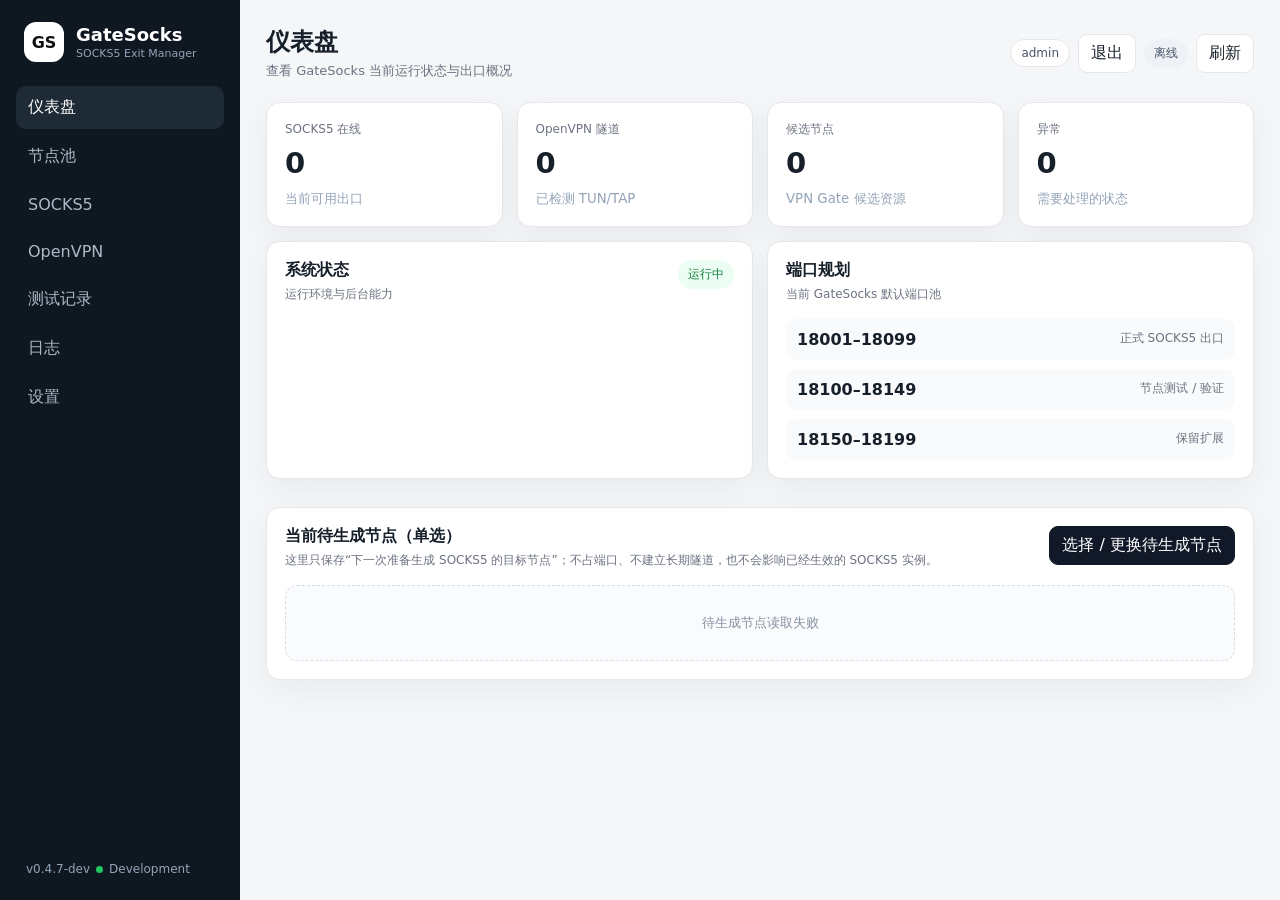
==== static/index.html @ b4d5e2e7 "feat: wire SOCKS5 instance lifecycle into the panel" ====
<!doctype html>
<html lang="zh-CN">
<head>
  <meta charset="utf-8">
  <meta name="viewport" content="width=device-width,initial-scale=1">
  <title>GateSocks</title>
  <link rel="icon" href="/favicon.ico" sizes="any">
  <link rel="icon" type="image/svg+xml" href="/static/favicon.svg">
  <link rel="stylesheet" href="/static/app.css?v=0.4.7-dev">
</head>
<body>
<div class="app-shell">
  <aside class="sidebar" id="sidebar">
    <div class="brand">
      <div class="brand-mark">GS</div>
      <div><strong>GateSocks</strong><span>SOCKS5 Exit Manager</span></div>
    </div>
    <nav>
      <button class="nav-item active" data-page="dashboard">仪表盘</button>
      <button class="nav-item" data-page="nodes">节点池</button>
      <button class="nav-item" data-page="socks">SOCKS5</button>
      <button class="nav-item" data-page="openvpn">OpenVPN</button>
      <button class="nav-item" data-page="tests">测试记录</button>
      <button class="nav-item" data-page="logs">日志</button>
      <button class="nav-item" data-page="settings">设置</button>
    </nav>
    <div class="sidebar-foot">
      <span id="version">v0.4.7-dev</span>
      <span class="status-dot"></span> Development
    </div>
  </aside>

  <main class="main">
    <header class="topbar">
      <button class="menu-btn" id="menuBtn">☰</button>
      <div>
        <h1 id="pageTitle">仪表盘</h1>
        <p id="pageDesc">查看 GateSocks 当前运行状态与出口概况</p>
      </div>
      <div class="top-actions">
        <span class="user-chip" id="currentUser">admin</span>
        <button class="btn ghost" id="logoutBtn">退出</button>
        <span class="badge" id="serviceBadge">连接中</span>
        <button class="btn ghost" id="refreshBtn">刷新</button>
      </div>
    </header>

    <section class="page active" id="page-dashboard">
      <div class="stats-grid">
        <article class="stat"><span>SOCKS5 在线</span><strong id="statSocks">0</strong><small>当前可用出口</small></article>
        <article class="stat"><span>OpenVPN 隧道</span><strong id="statTunnels">0</strong><small>已检测 TUN/TAP</small></article>
        <article class="stat"><span>候选节点</span><strong id="statNodes">0</strong><small>VPN Gate 候选资源</small></article>
        <article class="stat"><span>异常</span><strong id="statAlerts">0</strong><small>需要处理的状态</small></article>
      </div>

      <div class="grid-2">
        <article class="panel">
          <div class="panel-head"><div><h2>系统状态</h2><p>运行环境与后台能力</p></div><span class="pill ok">运行中</span></div>
          <div class="kv-grid" id="systemInfo"></div>
        </article>
        <article class="panel">
          <div class="panel-head"><div><h2>端口规划</h2><p>当前 GateSocks 默认端口池</p></div></div>
          <div class="port-plan">
            <div><strong>18001–18099</strong><span>正式 SOCKS5 出口</span></div>
            <div><strong>18100–18149</strong><span>节点测试 / 验证</span></div>
            <div><strong>18150–18199</strong><span>保留扩展</span></div>
          </div>
        </article>
      </div>

      <article class="panel">
        <div class="panel-head"><div><h2>当前待生成节点（单选）</h2><p>这里只保存“下一次准备生成 SOCKS5 的目标节点”；不占端口、不建立长期隧道，也不会影响已经生效的 SOCKS5 实例。</p></div><button class="btn primary" data-jump="nodes">选择 / 更换待生成节点</button></div>
        <div id="selectedNodeCard" class="empty">当前还没有选择节点。</div>
      </article>
    </section>

    <section class="page" id="page-nodes">
      <article class="panel">
        <div class="panel-head">
          <div><h2>节点池</h2><p>源数据与本 VPS 实测数据分栏显示；测试勾选（可多选）和“待生成节点”（单选）是两套完全独立的选择机制</p></div>
          <div class="row-actions"><button class="btn ghost" id="refreshNodesBtn">拉取节点</button><button class="btn ghost" id="selectAllTestsBtn">全选当前筛选</button><button class="btn ghost" id="clearTestSelectionBtn">清空测试选择</button><button class="btn primary" id="startFilterBtn">开始实测（0）</button></div>
        </div>
        <div class="node-meta" id="nodeSourceMeta">正在读取候选节点…</div>
        <div class="node-meta" id="testJobMeta">测试选择只认每行最前面的复选框；点击“节点 IP”只设置仪表盘的待生成节点。已运行 SOCKS5 实例不会因此被替换或停止。</div>
        <div class="filters">
          <select id="countryFilter"><option value="">全部地区</option></select>
          <select id="nodeStatusFilter"><option value="">全部状态</option><option value="candidate">候选</option><option value="available">实测通过</option><option value="testing">测试中</option><option value="unavailable">本次实测失败</option></select>
          <input id="nodeSearch" placeholder="搜索 IP / 主机名 / 国家">
        </div>
        <div class="table-wrap">
          <table>
            <thead><tr><th class="test-check-col">测试</th><th>地区</th><th>节点 IP（点击设为待生成节点）</th><th>源 Ping*</th><th>源线路速度*</th><th>实测延迟</th><th>实测下载</th><th>实测上传</th><th>ISP / ASN</th><th>住宅判断</th><th>短时成功率</th><th>风险</th><th>测试状态</th></tr></thead>
            <tbody id="nodesTable"><tr><td colspan="13"><div class="empty compact">暂无节点数据</div></td></tr></tbody>
          </table>
        </div>
      </article>
    </section>

    <section class="page" id="page-socks">
      <article class="panel">
        <div class="panel-head">
          <div><h2>SOCKS5 实例</h2><p>这里显示所有已经生成的实例；在线、停止和异常实例都会保留，只有“删除实例”才会释放端口、隧道和实例数据。</p></div>
          <button class="btn primary" data-jump="nodes">新增 SOCKS5 实例</button>
        </div>
        <div class="node-meta">新增流程：节点池点击一个 IP → 仪表盘“当前待生成节点” → “生成并启用 SOCKS5”。候选、实测通过或本次实测失败节点都允许尝试生成。</div>
        <div id="socksList" class="cards"><div class="empty">尚未生成 SOCKS5 实例。</div></div>
      </article>
    </section>

    <section class="page" id="page-openvpn">
      <article class="panel">
        <div class="panel-head"><div><h2>OpenVPN 状态</h2><p>保留底层隧道信息，SOCKS5 仍然是主要使用入口</p></div><span class="pill" id="tunBadge">检测中</span></div>
        <div class="kv-grid" id="openvpnInfo"></div>
        <div id="tunnelList" class="cards"></div>
      </article>
    </section>

    <section class="page" id="page-tests">
      <article class="panel source-panel">
        <div class="panel-head"><div><h2>测试数据来源与判定规则</h2><p>VPN Gate 公益源数据、本 VPS 实测数据、出口 IP 与 IP 属性情报分别独立标注；住宅属性属于辅助信号，不是绝对证明</p></div></div>
        <div id="sourceInfo" class="source-grid"><div class="empty compact">正在读取数据源说明…</div></div>
      </article>
      <article class="panel">
        <div class="panel-head"><div><h2>测试记录</h2><p>记录延迟、上下行、出口 IP、住宅判断、稳定性与失败原因</p></div><button class="btn ghost" disabled>清理记录</button></div>
        <div id="testsList" class="cards"><div class="empty">暂无真实连接测试记录</div></div>
      </article>
    </section>

    <section class="page" id="page-logs">
      <article class="panel">
        <div class="panel-head"><div><h2>运行日志</h2><p>查看 GateSocks、SOCKS5 与隧道状态</p></div><button class="btn ghost" id="reloadLogs">刷新日志</button></div>
        <div class="logbox" id="logBox">正在读取...</div>
      </article>
    </section>

    <section class="page" id="page-settings">
      <div class="grid-2">
        <article class="panel">
          <div class="panel-head"><div><h2>端口设置</h2><p>RN VPS 已确认的 GateSocks 端口规划</p></div></div>
          <label class="field"><span>SOCKS5 正式端口池</span><input value="18001-18099" readonly></label>
          <label class="field"><span>测试端口池</span><input value="18100-18149" readonly></label>
          <label class="field"><span>扩展保留</span><input value="18150-18199" readonly></label>
        </article>
        <article class="panel">
          <div class="panel-head"><div><h2>Web 服务</h2><p>现有 Caddy + Cloudflare Origin Rule 暴露管理面板</p></div></div>
          <label class="field"><span>监听地址</span><input id="webBind" readonly></label>
          <label class="field"><span>监听端口</span><input id="webPort" readonly></label>
          <label class="field"><span>容器网络</span><input value="sublink-worker_default / bridge" readonly></label>
        </article>
      </div>

      <article class="panel">
        <div class="panel-head"><div><h2>管理员账号</h2><p>可直接在面板修改登录用户名与密码；修改结果持久化在 ./config，不会写入 GitHub</p></div><span class="pill" id="authSource">读取中</span></div>
        <div class="form-grid">
          <label class="field"><span>登录用户名</span><input id="settingsUsername" autocomplete="username"></label>
          <label class="field"><span>当前密码（必填）</span><input id="currentPassword" type="password" autocomplete="current-password"></label>
          <label class="field"><span>新密码（不修改可留空）</span><input id="newPassword" type="password" autocomplete="new-password"></label>
          <label class="field"><span>确认新密码</span><input id="confirmPassword" type="password" autocomplete="new-password"></label>
        </div>
        <div class="form-actions">
          <button class="btn primary" id="saveAuthBtn">保存账号设置</button>
          <span class="form-message" id="authMessage"></span>
        </div>
      </article>

      <article class="panel notice">
        <strong>开发版说明</strong>
        <p>当前已接入 VPN Gate 候选资源池、OpenVPN 安全实连测试与面板账号修改。实测使用独立 UID 策略路由，只让测速进程走临时 VPN 隧道，不修改 GateSocks Web 服务的默认路由。带 * 的 Ping/线路速度来自 VPN Gate；无 * 的延迟/吞吐才是本 VPS 实测。住宅/风险字段仅为公开 IP 数据库信号，不作为绝对结论。</p>
      </article>
    </section>
  </main>
</div>
<div class="qr-modal" id="qrModal" hidden>
  <div class="qr-dialog" role="dialog" aria-modal="true" aria-labelledby="qrTitle">
    <div class="qr-head">
      <div><strong id="qrTitle">二维码</strong><span id="qrSubtitle">扫码读取代理信息</span></div>
      <button class="btn ghost" id="qrCloseBtn">关闭</button>
    </div>
    <div class="qr-image-wrap"><img id="qrImage" alt="代理信息二维码"></div>
    <code id="qrText" class="qr-text"></code>
  </div>
</div>
<script src="/static/app.js?v=0.4.7-dev"></script>
</body>
</html>
---- static/app.css ----
:root{--bg:#f4f6f8;--panel:#fff;--line:#e5e7eb;--text:#17202a;--muted:#6b7280;--accent:#111827;--soft:#f9fafb;--ok:#15803d;--warn:#a16207;--shadow:0 10px 30px rgba(15,23,42,.05)}
*{box-sizing:border-box}body{margin:0;font-family:Inter,ui-sans-serif,system-ui,-apple-system,BlinkMacSystemFont,"Segoe UI",sans-serif;background:var(--bg);color:var(--text)}
button,input,select{font:inherit}.app-shell{min-height:100vh;display:grid;grid-template-columns:240px minmax(0,1fr)}
.sidebar{position:sticky;top:0;height:100vh;background:#0f1720;color:#fff;padding:22px 16px;display:flex;flex-direction:column;z-index:10}
.brand{display:flex;align-items:center;gap:12px;padding:0 8px 24px}.brand-mark{width:40px;height:40px;border-radius:12px;display:grid;place-items:center;background:#fff;color:#111;font-weight:800}.brand strong{display:block;font-size:18px}.brand span{display:block;color:#93a4b8;font-size:11px;margin-top:2px}
nav{display:grid;gap:6px}.nav-item{border:0;background:transparent;color:#aeb9c7;text-align:left;padding:11px 12px;border-radius:10px;cursor:pointer}.nav-item:hover,.nav-item.active{background:#1f2a37;color:#fff}.sidebar-foot{margin-top:auto;color:#93a4b8;font-size:12px;padding:14px 10px 2px;display:flex;align-items:center;gap:6px;flex-wrap:wrap}.status-dot{width:7px;height:7px;border-radius:50%;background:#22c55e}
.main{min-width:0;padding:26px}.topbar{display:flex;align-items:center;gap:14px;margin-bottom:22px}.topbar h1{margin:0;font-size:24px}.topbar p{margin:4px 0 0;color:var(--muted);font-size:13px}.top-actions{margin-left:auto;display:flex;align-items:center;gap:8px}.menu-btn{display:none;border:0;background:var(--panel);border-radius:9px;padding:8px 10px}.badge,.pill{display:inline-flex;align-items:center;border-radius:999px;padding:6px 10px;background:#eef2f7;color:#475569;font-size:12px}.pill.ok{background:#ecfdf3;color:var(--ok)}
.btn{border:1px solid var(--line);background:#fff;color:var(--text);border-radius:9px;padding:8px 12px;cursor:pointer}.btn.primary{background:#111827;color:#fff;border-color:#111827}.btn.ghost{background:#fff}.btn:disabled{opacity:.45;cursor:not-allowed}
.page{display:none}.page.active{display:block}.stats-grid{display:grid;grid-template-columns:repeat(4,minmax(0,1fr));gap:14px;margin-bottom:14px}.stat,.panel{background:var(--panel);border:1px solid var(--line);border-radius:14px;box-shadow:var(--shadow)}.stat{padding:18px}.stat span{display:block;color:var(--muted);font-size:12px}.stat strong{display:block;font-size:29px;margin:8px 0}.stat small{color:#94a3b8}
.grid-2{display:grid;grid-template-columns:1fr 1fr;gap:14px;margin-bottom:14px}.panel{padding:18px;margin-bottom:14px}.panel-head{display:flex;align-items:flex-start;justify-content:space-between;gap:12px;margin-bottom:16px}.panel h2{font-size:16px;margin:0}.panel p{color:var(--muted);font-size:12px;margin:5px 0 0}.kv-grid{display:grid;grid-template-columns:repeat(2,minmax(0,1fr));gap:10px}.kv{background:var(--soft);border:1px solid #edf0f3;border-radius:10px;padding:11px}.kv span{display:block;color:var(--muted);font-size:11px}.kv strong{display:block;font-size:13px;margin-top:5px;overflow-wrap:anywhere}
.port-plan{display:grid;gap:9px}.port-plan div{display:flex;justify-content:space-between;gap:12px;background:var(--soft);padding:11px;border-radius:10px}.port-plan span{color:var(--muted);font-size:12px}.empty{border:1px dashed #d8dee7;background:#fafbfc;color:#8792a2;border-radius:12px;padding:28px;text-align:center;font-size:13px}.empty.compact{padding:18px;border:0;background:transparent}
.filters{display:grid;grid-template-columns:160px 160px minmax(220px,1fr);gap:10px;margin-bottom:14px}.filters input,.filters select,.field input{width:100%;border:1px solid var(--line);border-radius:9px;background:#fff;padding:9px 11px}.table-wrap{overflow:auto}table{width:100%;border-collapse:collapse;min-width:980px}th,td{padding:10px;border-bottom:1px solid #edf0f3;text-align:left;font-size:12px}th{color:#64748b;background:#fafbfc}.row-actions{display:flex;gap:8px}
.cards{display:grid;gap:12px}.proxy-card{border:1px solid var(--line);border-radius:12px;padding:15px;background:#fff}.proxy-head{display:flex;justify-content:space-between;align-items:center;margin-bottom:13px}.proxy-head strong{display:block}.proxy-head span{color:var(--muted);font-size:11px}.mini-grid{display:grid;grid-template-columns:repeat(3,1fr);gap:8px;margin-bottom:12px}.mini-grid div{background:var(--soft);padding:10px;border-radius:9px}.mini-grid span{display:block;color:var(--muted);font-size:10px}.mini-grid strong{font-size:12px}.access-grid{display:grid;grid-template-columns:1fr 1fr;gap:12px}.access-box{border:1px solid var(--line);border-radius:10px;padding:12px}.access-box h3{font-size:13px;margin:0 0 10px}.copy-row{display:grid;grid-template-columns:65px minmax(0,1fr) 54px;align-items:center;gap:8px;padding:7px 0;border-top:1px solid #f0f2f4}.copy-row:first-of-type{border-top:0}.copy-row span{font-size:11px;color:var(--muted)}.copy-row code{overflow:hidden;text-overflow:ellipsis;font-size:11px}.copy-row button{width:54px;height:30px;border:1px solid var(--line);background:#fff;border-radius:7px;padding:5px 6px;font-size:10px}.copy-row.qr-ready{grid-template-columns:65px minmax(0,1fr) 54px 54px}.access-note{font-size:10px!important;color:var(--muted);margin:0 0 8px!important;line-height:1.5}.logbox{background:#0d1117;color:#c9d1d9;border-radius:10px;padding:14px;min-height:280px;white-space:pre-wrap;font:12px/1.7 ui-monospace,SFMono-Regular,Menlo,monospace}.field{display:block;margin:12px 0}.field span{display:block;color:var(--muted);font-size:11px;margin-bottom:6px}.notice{border-left:4px solid #111827}.notice strong{font-size:13px}
@media(max-width:1050px){.stats-grid{grid-template-columns:repeat(2,1fr)}.grid-2{grid-template-columns:1fr}.access-grid{grid-template-columns:1fr}}
@media(max-width:760px){.app-shell{display:block}.sidebar{position:fixed;left:-260px;width:240px;transition:.2s}.sidebar.open{left:0}.main{padding:16px}.menu-btn{display:block}.topbar{align-items:flex-start}.topbar h1{font-size:20px}.topbar p{max-width:240px}.top-actions{margin-left:auto}.stats-grid{grid-template-columns:1fr 1fr}.filters{grid-template-columns:1fr}.kv-grid,.mini-grid{grid-template-columns:1fr}.panel{padding:14px}.stat{padding:14px}.port-plan div{display:block}.port-plan span{display:block;margin-top:4px}.badge{display:none}}
@media(max-width:460px){.stats-grid{grid-template-columns:1fr}.topbar p{max-width:180px}.btn{padding:7px 9px}.row-actions{flex-wrap:wrap}.access-box{padding:10px}}

.user-chip{display:inline-flex;align-items:center;border:1px solid var(--line);border-radius:999px;padding:6px 10px;background:#fff;color:#475569;font-size:12px}
.auth-body{min-height:100vh;display:grid;place-items:center;padding:20px;background:var(--bg)}
.auth-card{width:min(420px,100%);background:var(--panel);border:1px solid var(--line);border-radius:18px;box-shadow:var(--shadow);padding:28px}
.auth-brand{display:flex;align-items:center;gap:12px;margin-bottom:28px}.auth-brand .brand-mark{background:#111827;color:#fff}.auth-brand strong{display:block;font-size:18px}.auth-brand span{display:block;color:var(--muted);font-size:11px;margin-top:2px}
.auth-card h1{font-size:22px;margin:0}.auth-card>p{color:var(--muted);font-size:13px;margin:7px 0 22px}.auth-card .field input{background:#fff}.auth-submit{width:100%;margin-top:6px}.auth-error{min-height:20px;color:#b91c1c;font-size:12px;margin:4px 0}.auth-foot{display:block;text-align:center;color:#94a3b8;margin-top:22px}

.node-meta{margin:-4px 0 14px;color:var(--muted);font-size:11px}.form-grid{display:grid;grid-template-columns:repeat(2,minmax(0,1fr));gap:0 14px}.form-actions{display:flex;align-items:center;gap:12px;flex-wrap:wrap;margin-top:4px}.form-message{font-size:12px;color:var(--muted)}.form-message.ok{color:var(--ok)}.form-message.error{color:#b91c1c}@media(max-width:760px){.form-grid{grid-template-columns:1fr}.top-actions{flex-wrap:wrap;justify-content:flex-end}}

#testsList .mini-grid{grid-template-columns:repeat(3,minmax(0,1fr));margin-bottom:0}#testJobMeta{min-height:16px}@media(max-width:760px){#testsList .mini-grid{grid-template-columns:1fr 1fr}}@media(max-width:460px){#testsList .mini-grid{grid-template-columns:1fr}}

.selected-row td{background:#f0fdf4}.selected-summary{display:grid;grid-template-columns:minmax(0,1fr) auto;gap:6px 12px;align-items:center;border:1px solid #bbf7d0;background:#f0fdf4;border-radius:12px;padding:14px}.selected-summary strong{font-size:14px}.selected-summary span{font-size:12px;color:var(--muted)}.selected-summary .btn{grid-row:1/3;grid-column:2}.source-grid{display:grid;grid-template-columns:repeat(2,minmax(0,1fr));gap:10px}.source-card{border:1px solid var(--line);background:var(--soft);border-radius:10px;padding:12px}.source-card strong{display:block;font-size:12px}.source-card p,.source-card small{display:block;font-size:11px;color:var(--muted);margin:6px 0}.source-card a{font-size:11px}.source-card ul{margin:8px 0 0;padding-left:18px;color:var(--muted);font-size:11px;line-height:1.6}.evidence{margin-top:12px;border-top:1px solid var(--line);padding-top:10px}.evidence summary{cursor:pointer;font-size:11px;font-weight:600}.evidence p{font-size:11px;margin:5px 0;color:var(--muted)}
@media(max-width:760px){.source-grid{grid-template-columns:1fr}.selected-summary{grid-template-columns:1fr}.selected-summary .btn{grid-row:auto;grid-column:auto;justify-self:start}}

.test-check-col{width:54px;text-align:center!important;white-space:nowrap}.test-checkbox{width:16px;height:16px;cursor:pointer;accent-color:#111827}.source-value{white-space:nowrap}.measured-value{white-space:nowrap;font-weight:600}.row-actions{flex-wrap:wrap}.node-select-legend{display:flex;gap:10px;flex-wrap:wrap;font-size:11px;color:var(--muted)}.node-select-legend strong{color:var(--text)}

.ip-select-btn{border:0;background:transparent;padding:0;color:#0f172a;font:inherit;cursor:pointer;text-align:left;text-decoration:underline;text-decoration-style:dotted;text-underline-offset:3px}.ip-select-btn:hover,.ip-select-btn.selected{font-weight:700;text-decoration-style:solid}.ip-selected-badge{display:inline-flex;margin-left:7px;border-radius:999px;padding:2px 6px;background:#dcfce7;color:#166534;font-size:10px;vertical-align:middle}
.qr-modal[hidden]{display:none}.qr-modal{position:fixed;inset:0;z-index:1000;background:rgba(15,23,42,.48);display:grid;place-items:center;padding:18px}.qr-dialog{width:min(430px,100%);background:#fff;border-radius:16px;padding:18px;box-shadow:0 20px 60px rgba(15,23,42,.25)}.qr-head{display:flex;align-items:flex-start;justify-content:space-between;gap:12px;margin-bottom:14px}.qr-head strong{display:block;font-size:16px}.qr-head span{display:block;color:var(--muted);font-size:11px;margin-top:3px}.qr-image-wrap{display:grid;place-items:center;background:#fff;border:1px solid var(--line);border-radius:12px;padding:14px}.qr-image-wrap img{width:min(280px,80vw);height:auto;display:block}.qr-text{display:block;margin-top:12px;background:var(--soft);border:1px solid var(--line);border-radius:9px;padding:10px;font-size:10px;line-height:1.5;overflow-wrap:anywhere;white-space:pre-wrap}
@media(max-width:520px){.copy-row.qr-ready{grid-template-columns:58px minmax(0,1fr) 50px 50px}.copy-row button{width:50px}.qr-dialog{padding:14px}}

.selected-summary{grid-template-columns:minmax(0,1fr) auto}.selected-content{display:grid;gap:5px}.selected-actions{display:flex;gap:8px;align-items:center;flex-wrap:wrap;justify-content:flex-end}.selected-summary .selected-actions .btn{grid-row:auto;grid-column:auto}.instance-actions{display:flex;gap:8px;flex-wrap:wrap;margin-top:12px;padding-top:12px;border-top:1px solid var(--line)}.btn.danger{border-color:#fecaca;background:#fff;color:#b91c1c}.btn.danger:hover{background:#fef2f2}.pill.error{background:#fee2e2;color:#991b1b}.pill.warn{background:#fef3c7;color:#92400e}.instance-error{margin:10px 0 0;padding:9px 10px;border-radius:8px;background:#fef2f2;color:#991b1b;font-size:11px;line-height:1.55;overflow-wrap:anywhere}
@media(max-width:760px){.selected-summary{grid-template-columns:1fr}.selected-actions{justify-content:flex-start}}
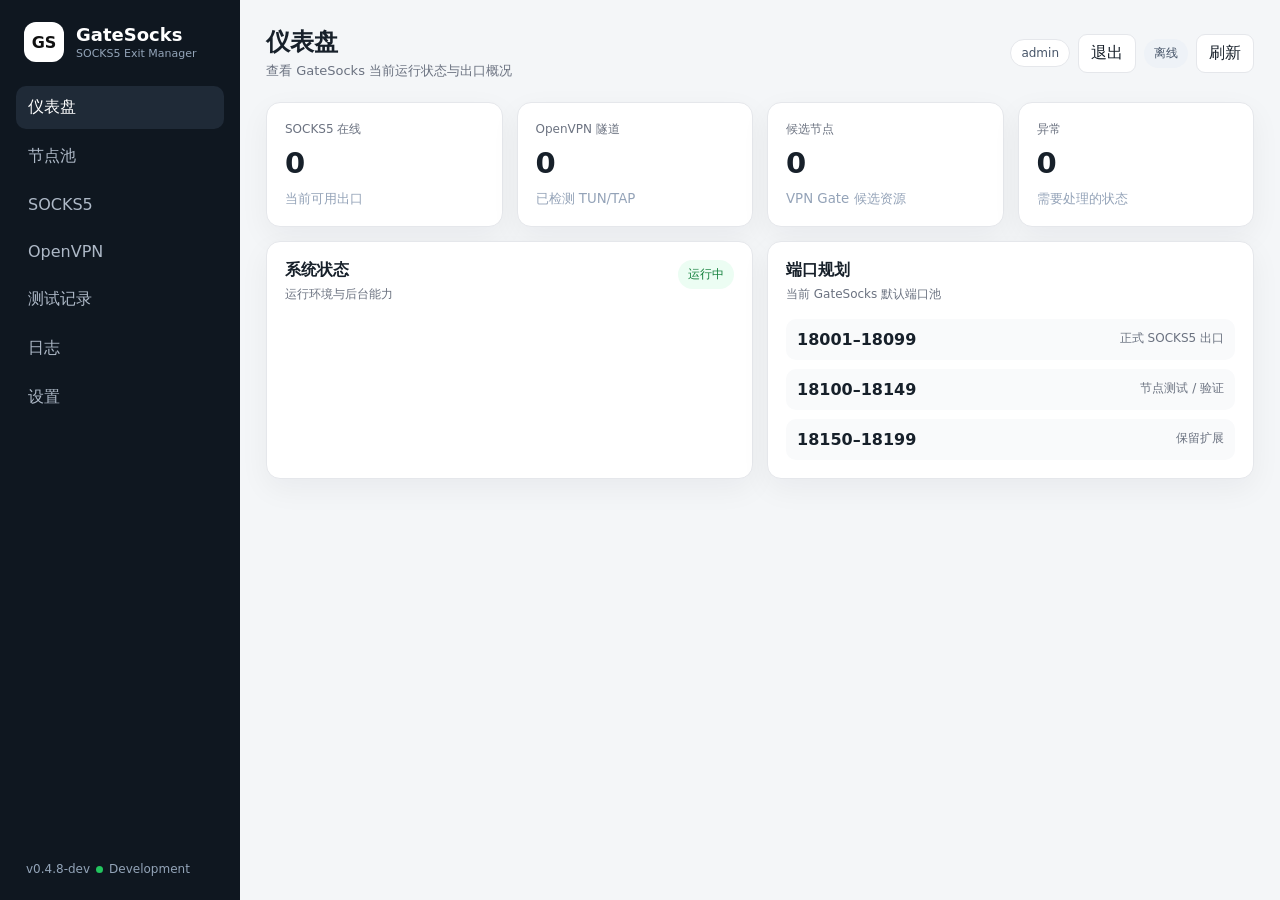
==== commit bf965316: "refactor: move pending SOCKS5 node controls into SOCKS page" ====
--- a/static/index.html
+++ b/static/index.html
@@ -6,7 +6,7 @@
   <title>GateSocks</title>
   <link rel="icon" href="/favicon.ico" sizes="any">
   <link rel="icon" type="image/svg+xml" href="/static/favicon.svg">
-  <link rel="stylesheet" href="/static/app.css?v=0.4.7-dev">
+  <link rel="stylesheet" href="/static/app.css?v=0.4.8-dev">
 </head>
 <body>
 <div class="app-shell">
@@ -25,7 +25,7 @@
       <button class="nav-item" data-page="settings">设置</button>
     </nav>
     <div class="sidebar-foot">
-      <span id="version">v0.4.7-dev</span>
+      <span id="version">v0.4.8-dev</span>
       <span class="status-dot"></span> Development
     </div>
   </aside>
@@ -68,10 +68,6 @@
         </article>
       </div>
 
-      <article class="panel">
-        <div class="panel-head"><div><h2>当前待生成节点（单选）</h2><p>这里只保存“下一次准备生成 SOCKS5 的目标节点”；不占端口、不建立长期隧道，也不会影响已经生效的 SOCKS5 实例。</p></div><button class="btn primary" data-jump="nodes">选择 / 更换待生成节点</button></div>
-        <div id="selectedNodeCard" class="empty">当前还没有选择节点。</div>
-      </article>
     </section>
 
     <section class="page" id="page-nodes">
@@ -99,10 +95,13 @@
     <section class="page" id="page-socks">
       <article class="panel">
         <div class="panel-head">
-          <div><h2>SOCKS5 实例</h2><p>这里显示所有已经生成的实例；在线、停止和异常实例都会保留，只有“删除实例”才会释放端口、隧道和实例数据。</p></div>
-          <button class="btn primary" data-jump="nodes">新增 SOCKS5 实例</button>
+          <div><h2>当前待生成节点（单选）</h2><p>这里只保存“下一次准备生成 SOCKS5 的目标节点”；不占端口、不建立长期隧道，也不会影响已经生效的 SOCKS5 实例。</p></div>
+          <button class="btn primary" data-jump="nodes">选择 / 更换待生成节点</button>
         </div>
-        <div class="node-meta">新增流程：节点池点击一个 IP → 仪表盘“当前待生成节点” → “生成并启用 SOCKS5”。候选、实测通过或本次实测失败节点都允许尝试生成。</div>
+        <div id="selectedNodeCard" class="empty">当前还没有选择节点。</div>
+      </article>
+
+      <article class="panel">
         <div id="socksList" class="cards"><div class="empty">尚未生成 SOCKS5 实例。</div></div>
       </article>
     </section>
@@ -180,6 +179,6 @@
     <code id="qrText" class="qr-text"></code>
   </div>
 </div>
-<script src="/static/app.js?v=0.4.7-dev"></script>
+<script src="/static/app.js?v=0.4.8-dev"></script>
 </body>
 </html>
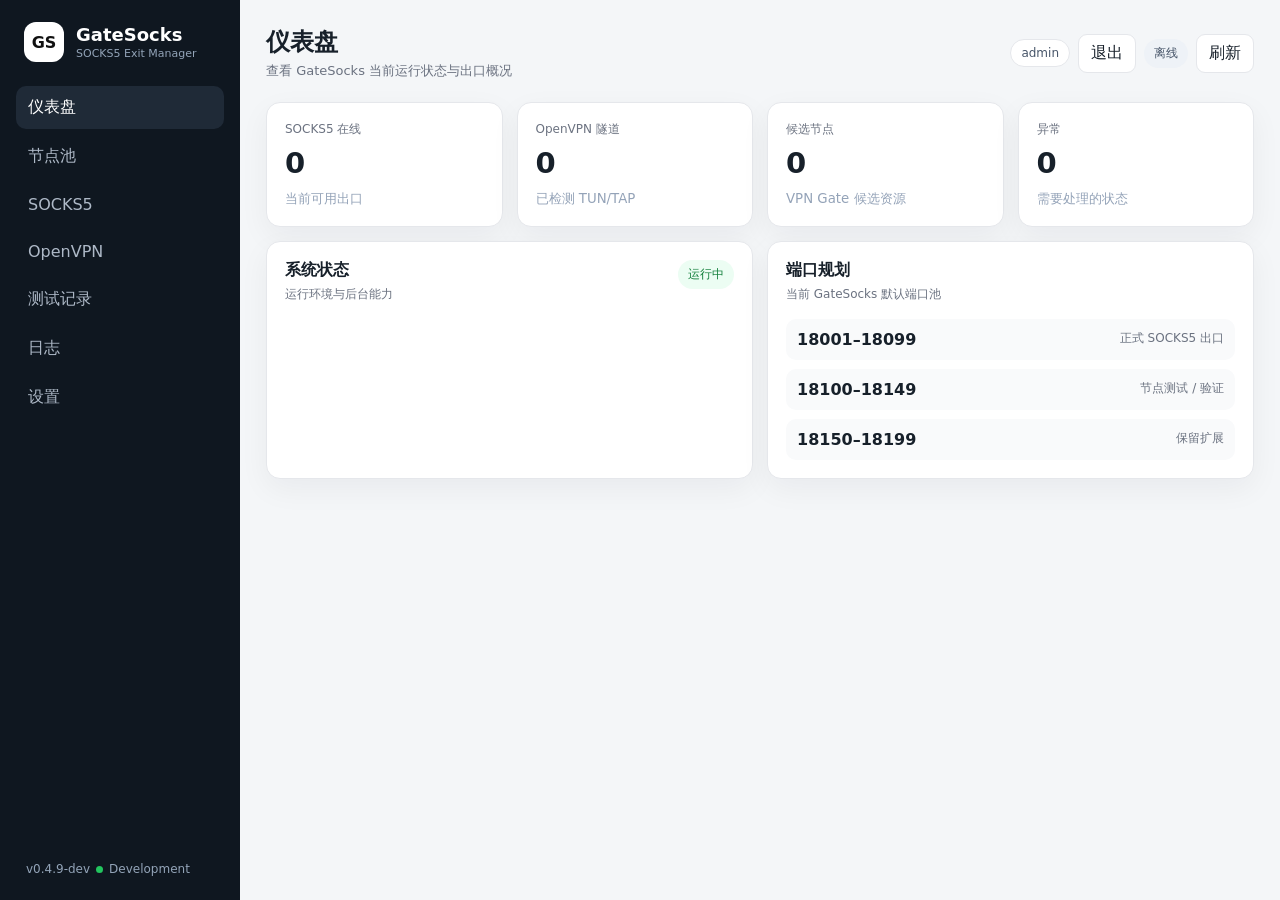
==== commit 83bdd704: "fix: provide controlled VPN Gate auth for OpenVPN" ====
--- a/static/index.html
+++ b/static/index.html
@@ -6,7 +6,7 @@
   <title>GateSocks</title>
   <link rel="icon" href="/favicon.ico" sizes="any">
   <link rel="icon" type="image/svg+xml" href="/static/favicon.svg">
-  <link rel="stylesheet" href="/static/app.css?v=0.4.8-dev">
+  <link rel="stylesheet" href="/static/app.css?v=0.4.9-dev">
 </head>
 <body>
 <div class="app-shell">
@@ -25,7 +25,7 @@
       <button class="nav-item" data-page="settings">设置</button>
     </nav>
     <div class="sidebar-foot">
-      <span id="version">v0.4.8-dev</span>
+      <span id="version">v0.4.9-dev</span>
       <span class="status-dot"></span> Development
     </div>
   </aside>
@@ -77,7 +77,7 @@
           <div class="row-actions"><button class="btn ghost" id="refreshNodesBtn">拉取节点</button><button class="btn ghost" id="selectAllTestsBtn">全选当前筛选</button><button class="btn ghost" id="clearTestSelectionBtn">清空测试选择</button><button class="btn primary" id="startFilterBtn">开始实测（0）</button></div>
         </div>
         <div class="node-meta" id="nodeSourceMeta">正在读取候选节点…</div>
-        <div class="node-meta" id="testJobMeta">测试选择只认每行最前面的复选框；点击“节点 IP”只设置仪表盘的待生成节点。已运行 SOCKS5 实例不会因此被替换或停止。</div>
+        <div class="node-meta" id="testJobMeta">测试选择只认每行最前面的复选框；点击“节点 IP”只设置 SOCKS5 页面顶部的待生成节点。已运行 SOCKS5 实例不会因此被替换或停止。</div>
         <div class="filters">
           <select id="countryFilter"><option value="">全部地区</option></select>
           <select id="nodeStatusFilter"><option value="">全部状态</option><option value="candidate">候选</option><option value="available">实测通过</option><option value="testing">测试中</option><option value="unavailable">本次实测失败</option></select>
@@ -179,6 +179,6 @@
     <code id="qrText" class="qr-text"></code>
   </div>
 </div>
-<script src="/static/app.js?v=0.4.8-dev"></script>
+<script src="/static/app.js?v=0.4.9-dev"></script>
 </body>
 </html>
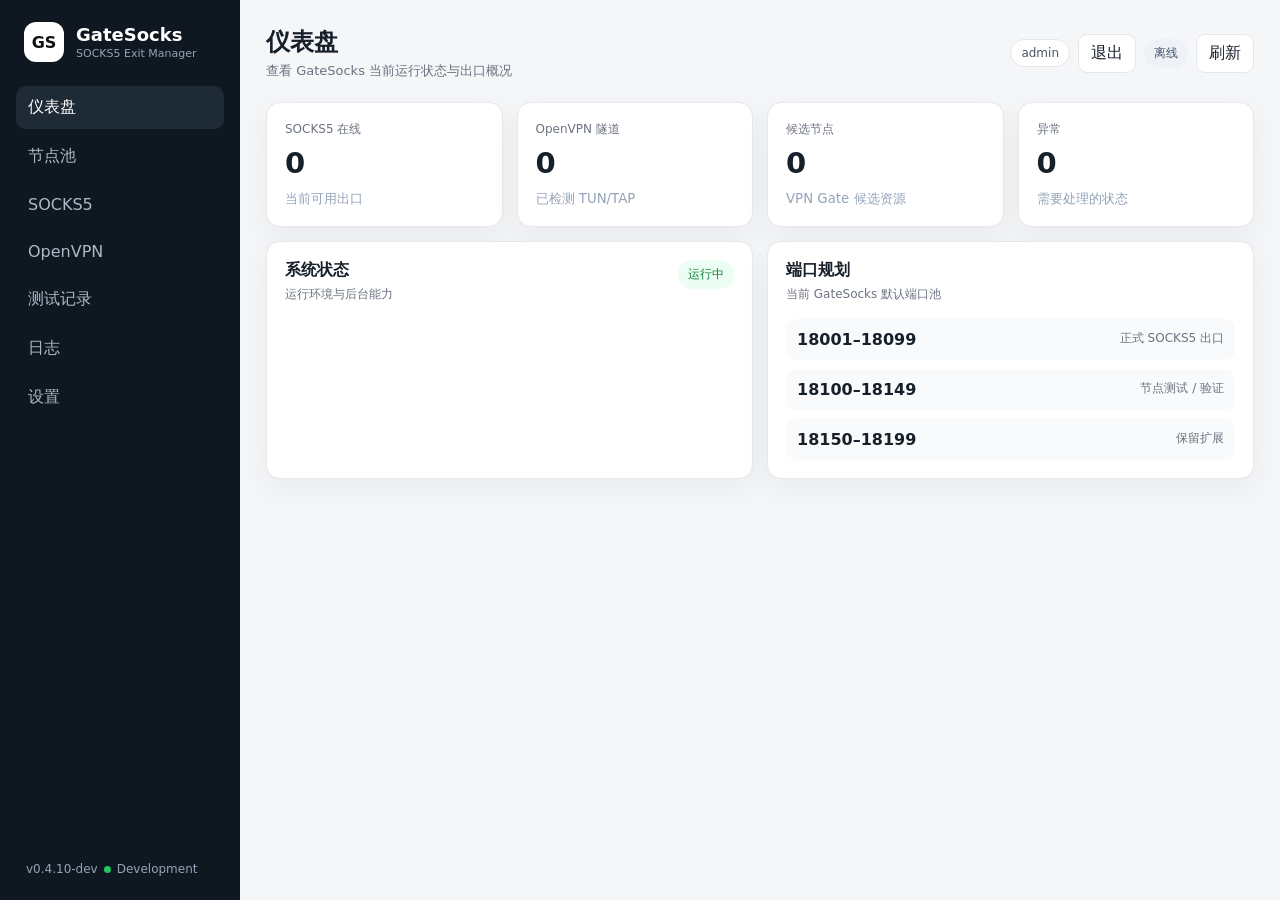
==== commit 1b230d89: "fix: make VPN Gate auth conditional on source profile" ====
--- a/static/index.html
+++ b/static/index.html
@@ -6,7 +6,7 @@
   <title>GateSocks</title>
   <link rel="icon" href="/favicon.ico" sizes="any">
   <link rel="icon" type="image/svg+xml" href="/static/favicon.svg">
-  <link rel="stylesheet" href="/static/app.css?v=0.4.9-dev">
+  <link rel="stylesheet" href="/static/app.css?v=0.4.10-dev">
 </head>
 <body>
 <div class="app-shell">
@@ -25,7 +25,7 @@
       <button class="nav-item" data-page="settings">设置</button>
     </nav>
     <div class="sidebar-foot">
-      <span id="version">v0.4.9-dev</span>
+      <span id="version">v0.4.10-dev</span>
       <span class="status-dot"></span> Development
     </div>
   </aside>
@@ -179,6 +179,6 @@
     <code id="qrText" class="qr-text"></code>
   </div>
 </div>
-<script src="/static/app.js?v=0.4.9-dev"></script>
+<script src="/static/app.js?v=0.4.10-dev"></script>
 </body>
 </html>
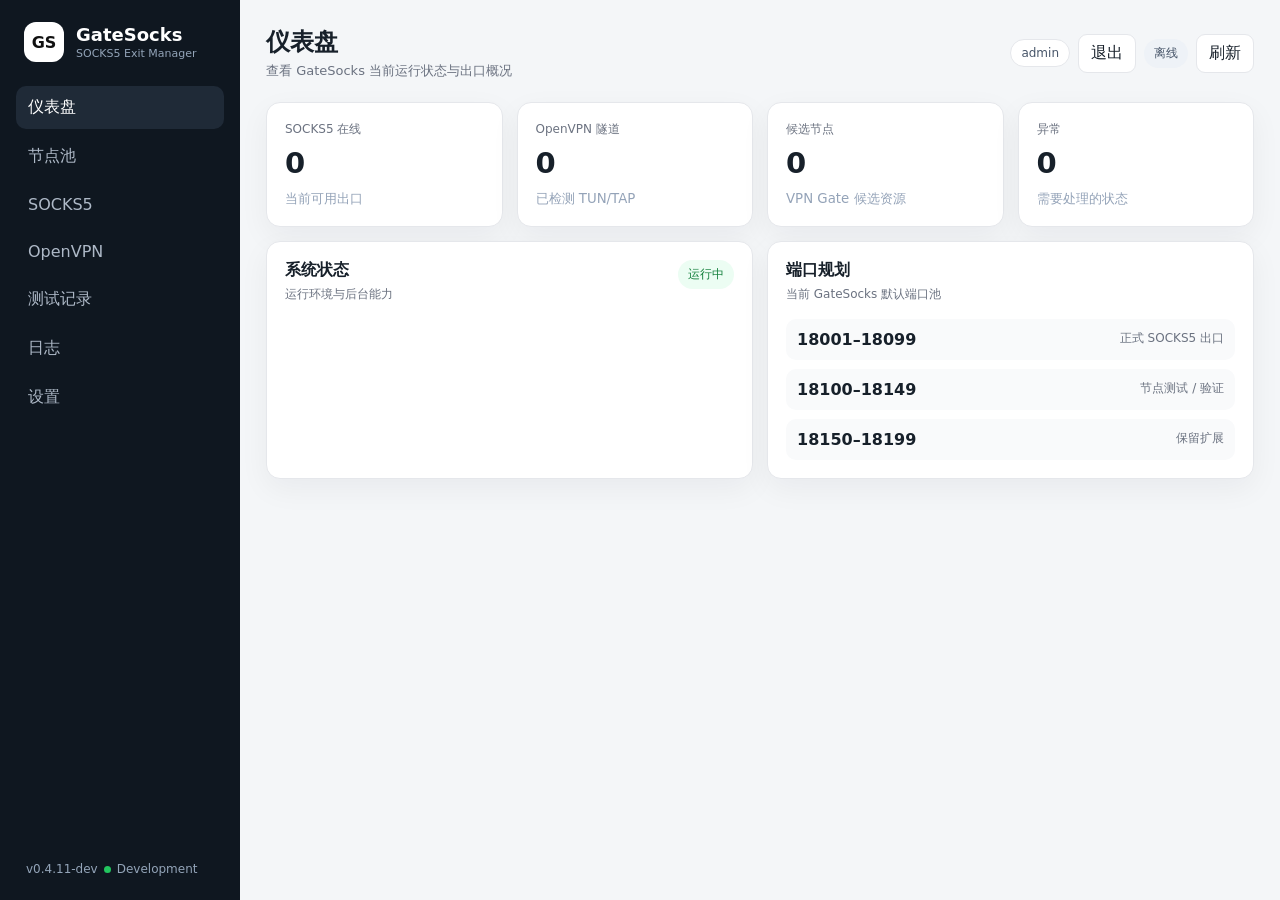
==== commit d117f25e: "refactor: adopt proven VPN Gate tunnel and SOCKS binding model" ====
--- a/static/index.html
+++ b/static/index.html
@@ -6,7 +6,7 @@
   <title>GateSocks</title>
   <link rel="icon" href="/favicon.ico" sizes="any">
   <link rel="icon" type="image/svg+xml" href="/static/favicon.svg">
-  <link rel="stylesheet" href="/static/app.css?v=0.4.10-dev">
+  <link rel="stylesheet" href="/static/app.css?v=0.4.11-dev">
 </head>
 <body>
 <div class="app-shell">
@@ -25,7 +25,7 @@
       <button class="nav-item" data-page="settings">设置</button>
     </nav>
     <div class="sidebar-foot">
-      <span id="version">v0.4.10-dev</span>
+      <span id="version">v0.4.11-dev</span>
       <span class="status-dot"></span> Development
     </div>
   </aside>
@@ -179,6 +179,6 @@
     <code id="qrText" class="qr-text"></code>
   </div>
 </div>
-<script src="/static/app.js?v=0.4.10-dev"></script>
+<script src="/static/app.js?v=0.4.11-dev"></script>
 </body>
 </html>
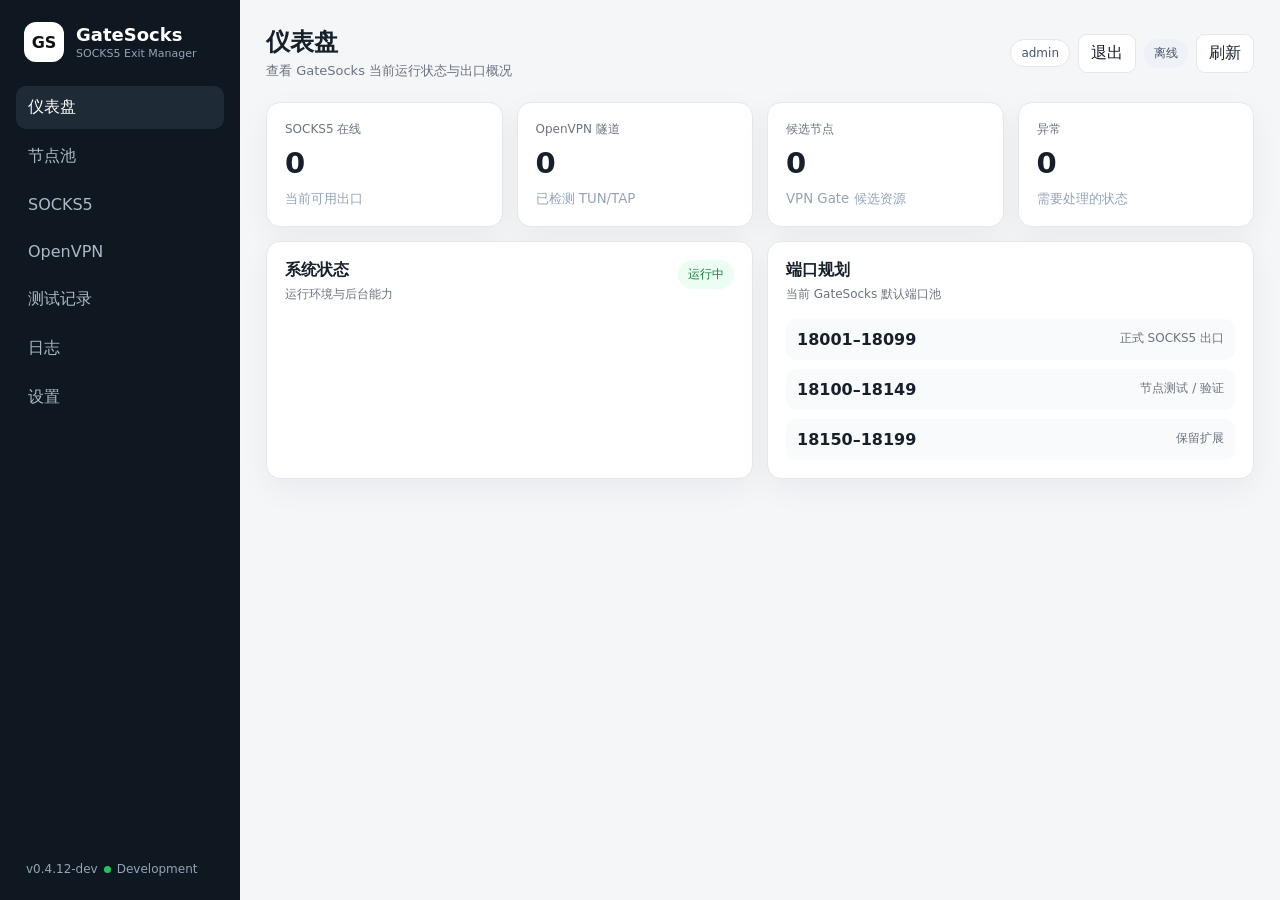
==== commit c76b4398: "fix: harden SOCKS5 child startup and surface crash logs" ====
--- a/static/index.html
+++ b/static/index.html
@@ -6,7 +6,7 @@
   <title>GateSocks</title>
   <link rel="icon" href="/favicon.ico" sizes="any">
   <link rel="icon" type="image/svg+xml" href="/static/favicon.svg">
-  <link rel="stylesheet" href="/static/app.css?v=0.4.11-dev">
+  <link rel="stylesheet" href="/static/app.css?v=0.4.12-dev">
 </head>
 <body>
 <div class="app-shell">
@@ -25,7 +25,7 @@
       <button class="nav-item" data-page="settings">设置</button>
     </nav>
     <div class="sidebar-foot">
-      <span id="version">v0.4.11-dev</span>
+      <span id="version">v0.4.12-dev</span>
       <span class="status-dot"></span> Development
     </div>
   </aside>
@@ -179,6 +179,6 @@
     <code id="qrText" class="qr-text"></code>
   </div>
 </div>
-<script src="/static/app.js?v=0.4.11-dev"></script>
+<script src="/static/app.js?v=0.4.12-dev"></script>
 </body>
 </html>
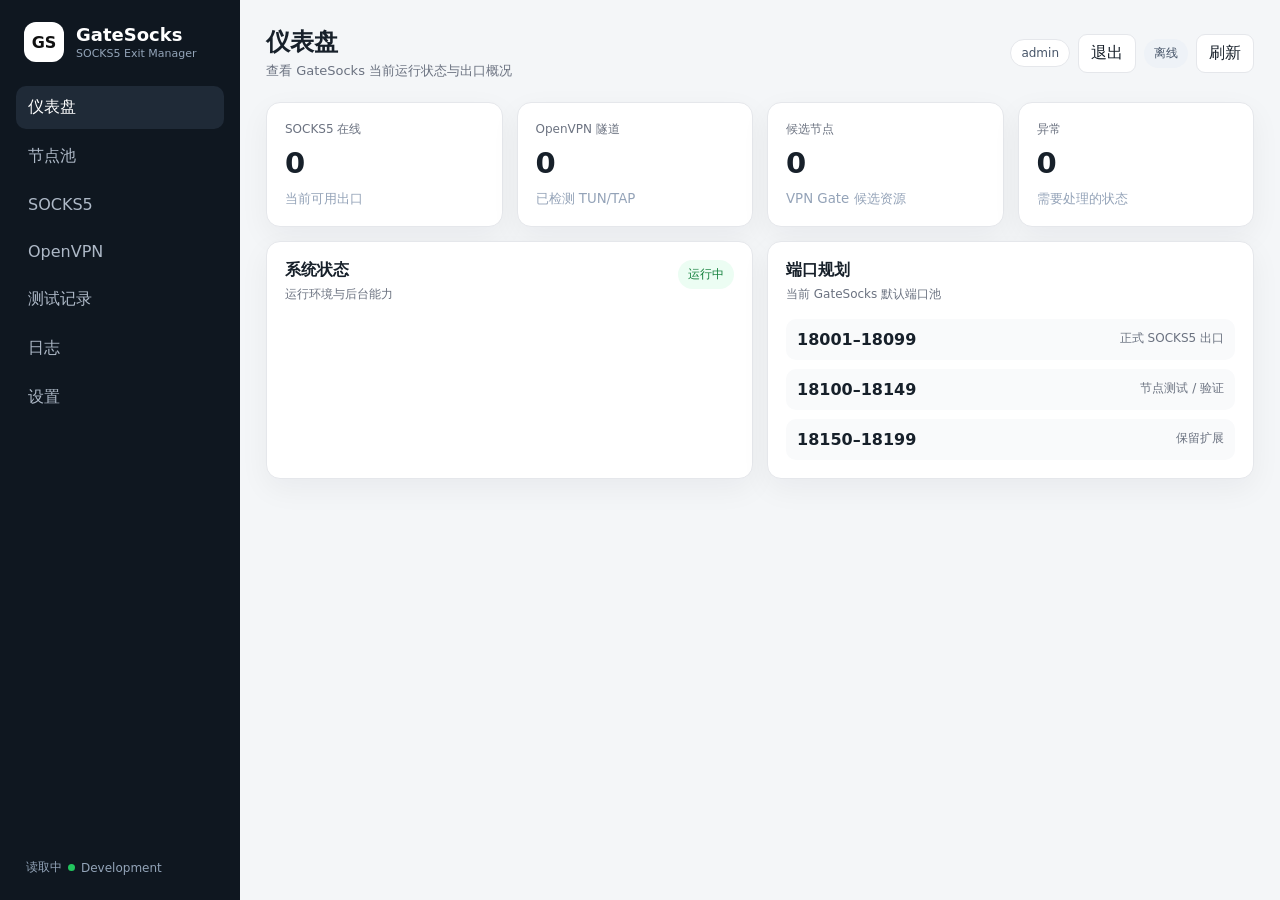
==== commit 4ea261ac: "fix: make image version authoritative and count GateSocks tunnels" ====
--- a/static/index.html
+++ b/static/index.html
@@ -6,7 +6,7 @@
   <title>GateSocks</title>
   <link rel="icon" href="/favicon.ico" sizes="any">
   <link rel="icon" type="image/svg+xml" href="/static/favicon.svg">
-  <link rel="stylesheet" href="/static/app.css?v=0.4.12-dev">
+  <link rel="stylesheet" href="/static/app.css">
 </head>
 <body>
 <div class="app-shell">
@@ -25,7 +25,7 @@
       <button class="nav-item" data-page="settings">设置</button>
     </nav>
     <div class="sidebar-foot">
-      <span id="version">v0.4.12-dev</span>
+      <span id="version">读取中</span>
       <span class="status-dot"></span> Development
     </div>
   </aside>
@@ -179,6 +179,6 @@
     <code id="qrText" class="qr-text"></code>
   </div>
 </div>
-<script src="/static/app.js?v=0.4.12-dev"></script>
+<script src="/static/app.js"></script>
 </body>
 </html>
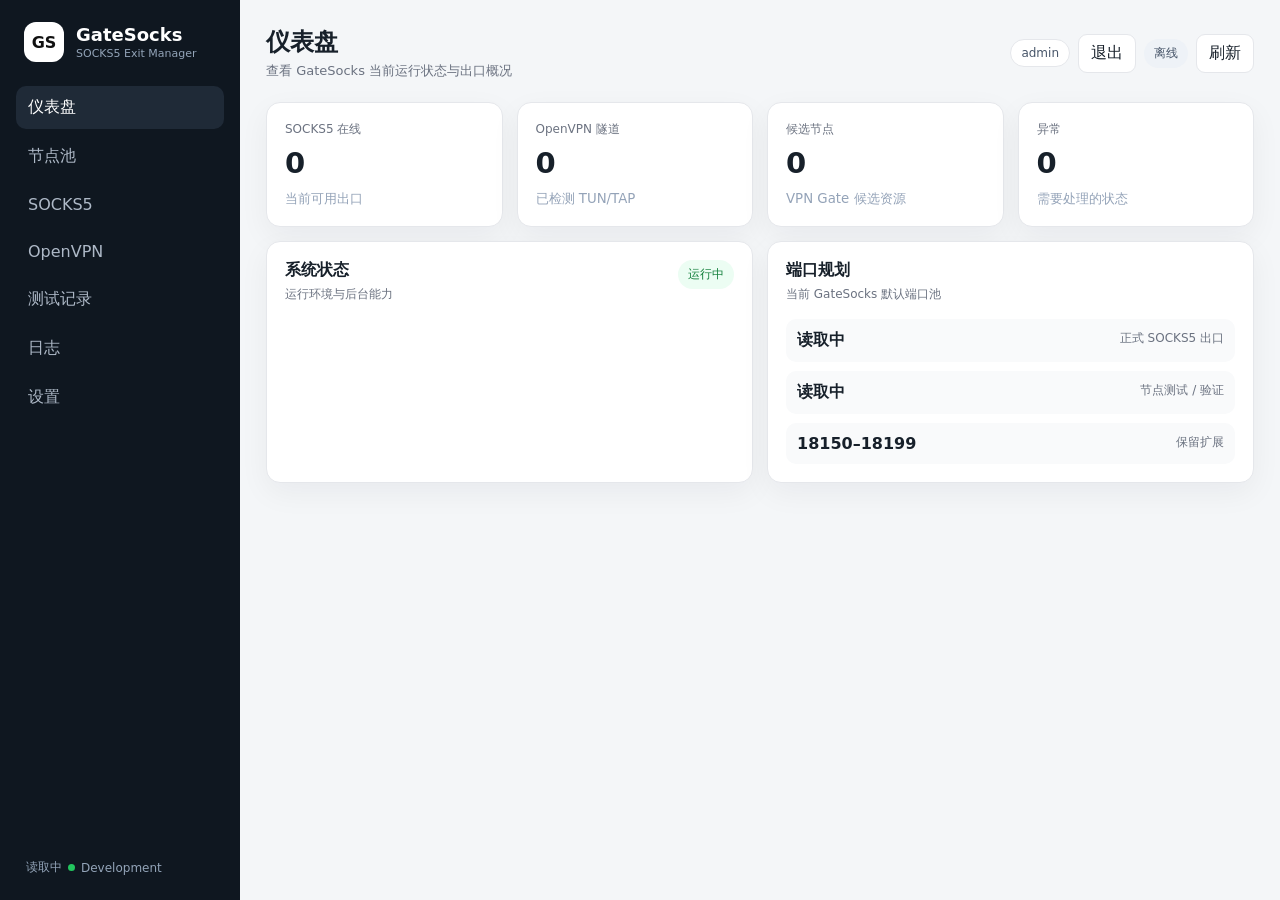
==== commit 018581eb: "refactor: align runtime state with GateSocks design" ====
--- a/static/index.html
+++ b/static/index.html
@@ -61,8 +61,8 @@
         <article class="panel">
           <div class="panel-head"><div><h2>端口规划</h2><p>当前 GateSocks 默认端口池</p></div></div>
           <div class="port-plan">
-            <div><strong>18001–18099</strong><span>正式 SOCKS5 出口</span></div>
-            <div><strong>18100–18149</strong><span>节点测试 / 验证</span></div>
+            <div><strong id="dashboardSocksPool">读取中</strong><span>正式 SOCKS5 出口</span></div>
+            <div><strong id="dashboardTestPool">读取中</strong><span>节点测试 / 验证</span></div>
             <div><strong>18150–18199</strong><span>保留扩展</span></div>
           </div>
         </article>
@@ -136,8 +136,8 @@
       <div class="grid-2">
         <article class="panel">
           <div class="panel-head"><div><h2>端口设置</h2><p>RN VPS 已确认的 GateSocks 端口规划</p></div></div>
-          <label class="field"><span>SOCKS5 正式端口池</span><input value="18001-18099" readonly></label>
-          <label class="field"><span>测试端口池</span><input value="18100-18149" readonly></label>
+          <label class="field"><span>SOCKS5 正式端口池</span><input id="settingsSocksPool" value="读取中" readonly></label>
+          <label class="field"><span>测试端口池</span><input id="settingsTestPool" value="读取中" readonly></label>
           <label class="field"><span>扩展保留</span><input value="18150-18199" readonly></label>
         </article>
         <article class="panel">
